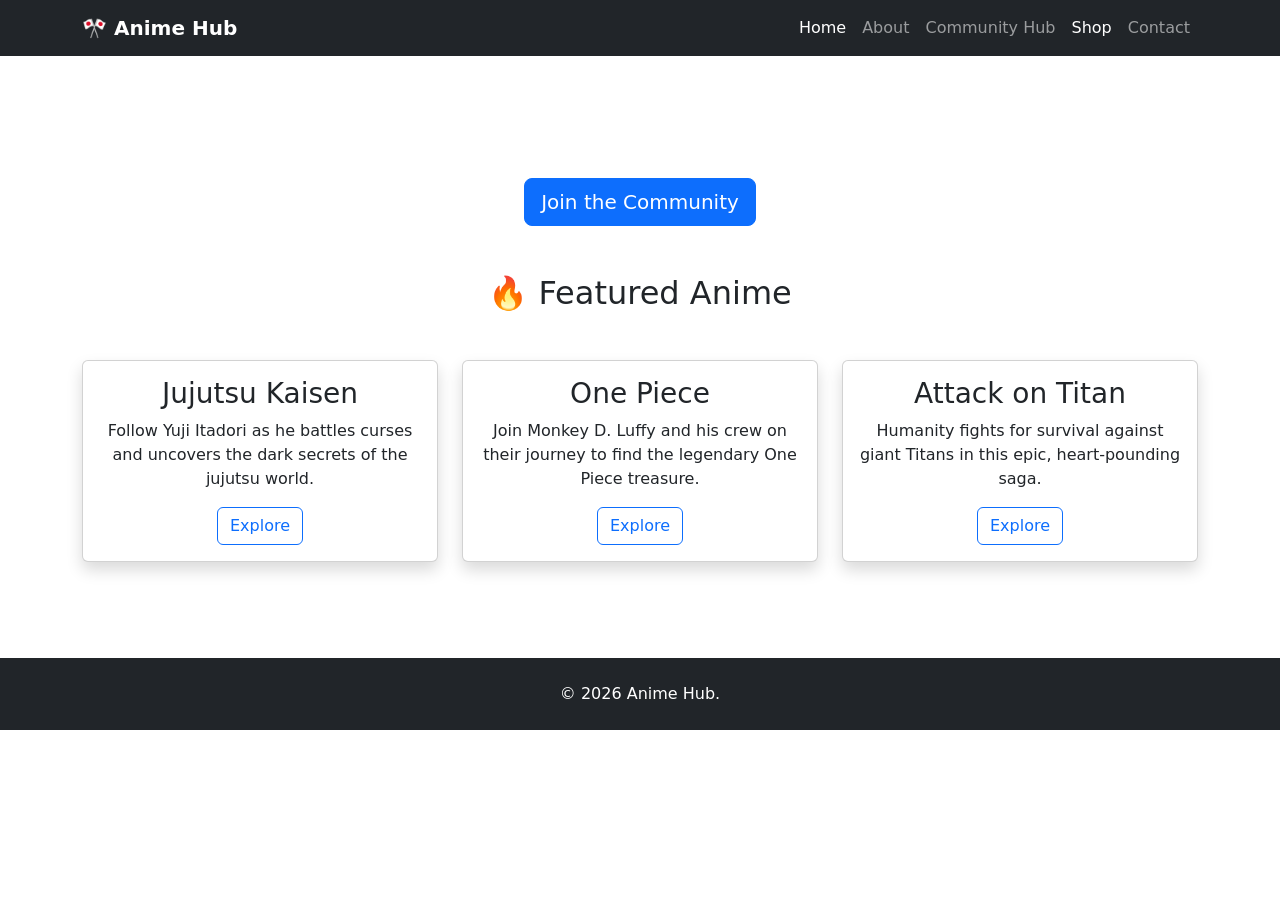
==== pages/index.html @ cb04d1d4 "creating all the files remaining" ====
<!DOCTYPE html>
<html lang="en">
<head>
    <meta charset="UTF-8">
    <meta name="viewport" content="width=device-width, initial-scale=1.0">
    <title>Anime Hub - Home</title>
    
    <!-- Bootstrap CSS -->
    <link href="https://cdn.jsdelivr.net/npm/bootstrap@5.3.3/dist/css/bootstrap.min.css" rel="stylesheet">
    
    <!-- Your Custom CSS -->
    <link rel="stylesheet" href="assets/css/style.css">
</head>
<body>

    <!-- ===== NAVBAR (SAME ON ALL PAGES) ===== -->
    <nav class="navbar navbar-expand-lg navbar-dark bg-dark fixed-top">
        <div class="container">
            <a class="navbar-brand fw-bold" href="index.html">🎌 Anime Hub</a>
            
            <!-- Mobile Toggle Button -->
            <button class="navbar-toggler" type="button" data-bs-toggle="collapse" data-bs-target="#navbarNav">
                <span class="navbar-toggler-icon"></span>
            </button>
            
            <!-- Navbar Links -->
            <div class="collapse navbar-collapse" id="navbarNav">
                <ul class="navbar-nav ms-auto">
                    <li class="nav-item">
                        <a class="nav-link active" href="index.html">Home</a>
                    </li>
                    <li class="nav-item">
                        <a class="nav-link" href="about.html">About</a>
                    </li>
                    <li class="nav-item">
                        <a class="nav-link" href="hub.html">Community Hub</a>
                    </li>
                    <li class="nav-item">
                        <a class="nav-link active" href="shop.html">Shop</a>
                    </li>
                    <li class="nav-item">
                        <a class="nav-link" href="contact_us.html">Contact</a>
                    </li>
                </ul>
            </div>
        </div>
    </nav>
 <!-- ===== HERO SECTION ===== -->
    <section class="hero-section d-flex align-items-center">
        <div class="container text-center text-white">
            <h1 class="display-1 fw-bold anime-title">Welcome to Anime Hub</h1>
            <p class="lead fs-3">Your ultimate community for anime fans and collectors</p>
            <a href="hub.html" class="btn btn-primary btn-lg mt-3">Join the Community</a>
        </div>
    </section>

    <!-- ===== FEATURED ANIME ===== -->
    <section class="py-5">
        <div class="container">
            <h2 class="text-center mb-5">🔥 Featured Anime</h2>
            <div class="row g-4">
                <!-- Card 1 -->
                <div class="col-md-4">
                    <div class="card h-100 shadow">
                        <div class="card-body text-center">
                            <h3 class="card-title">Jujutsu Kaisen</h3>
                            <p class="card-text">Follow Yuji Itadori as he battles curses and uncovers the dark secrets of the jujutsu world.</p>
                            <a href="#" class="btn btn-outline-primary">Explore</a>
                        </div>
                    </div>
                </div>
                <!-- Card 2 -->
                <div class="col-md-4">
                    <div class="card h-100 shadow">
                        <div class="card-body text-center">
                            <h3 class="card-title">One Piece</h3>
                            <p class="card-text">Join Monkey D. Luffy and his crew on their journey to find the legendary One Piece treasure.</p>
                            <a href="#" class="btn btn-outline-primary">Explore</a>
                        </div>
                    </div>
                </div>
                <!-- Card 3 -->
                <div class="col-md-4">
                    <div class="card h-100 shadow">
                        <div class="card-body text-center">
                            <h3 class="card-title">Attack on Titan</h3>
                            <p class="card-text">Humanity fights for survival against giant Titans in this epic, heart-pounding saga.</p>
                            <a href="#" class="btn btn-outline-primary">Explore</a>
                        </div>
                    </div>
                </div>
            </div>
        </div>
    </section>

    <!-- ===== FOOTER ===== -->
    <footer class="bg-dark text-white py-4 mt-5">
        <div class="container text-center">
            <p class="mb-0">© 2026 Anime Hub. </p>
        </div>
    </footer>

    <!-- Bootstrap JS -->
    <script src="https://cdn.jsdelivr.net/npm/bootstrap@5.3.3/dist/js/bootstrap.bundle.min.js"></script>
    <!-- Your Custom JS -->
    <script src="assets/js/main.js"></script>
   
</body>
</html>
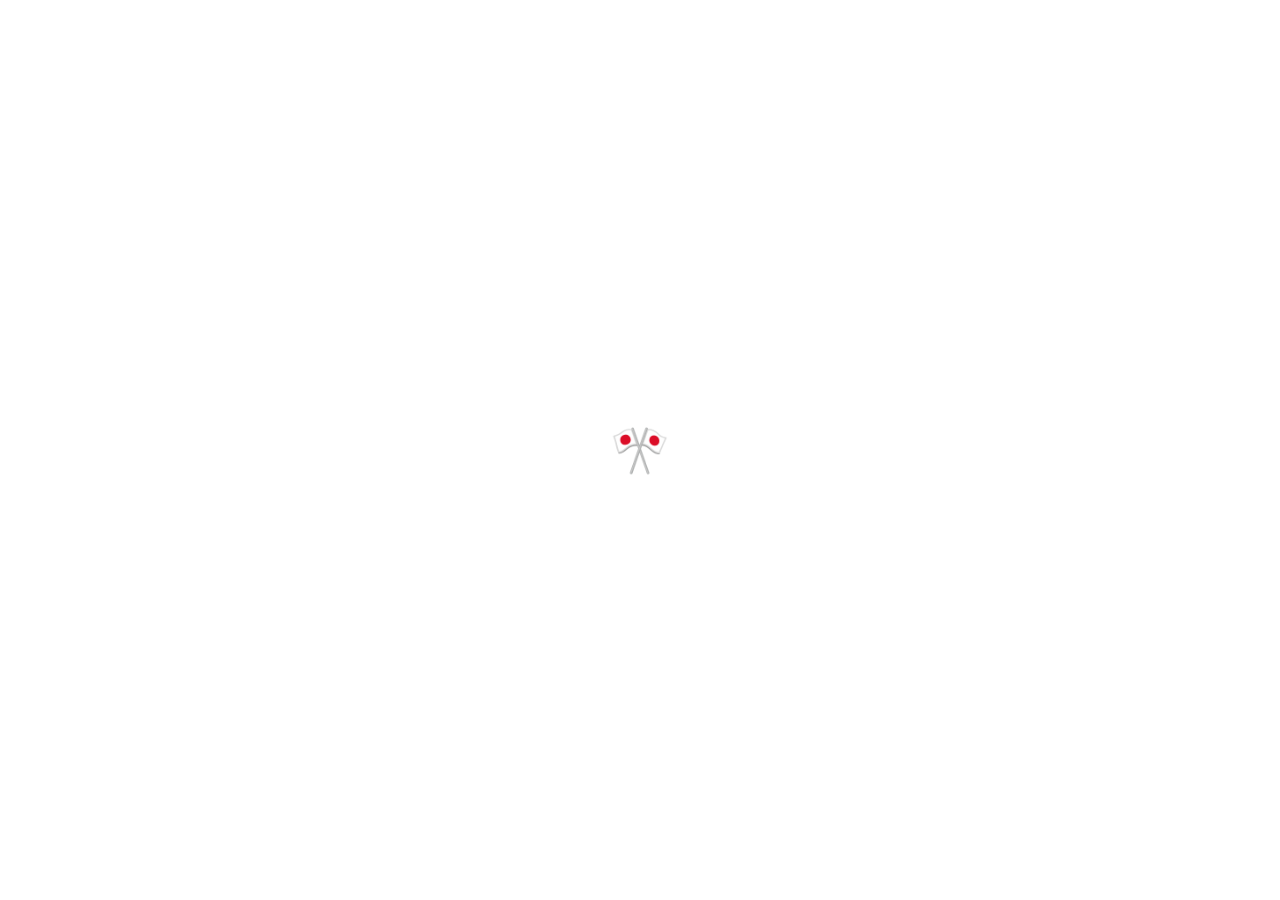
==== commit f985bfa7: "Create core pages: Home, About, Community Hub with responsive navbar" ====
--- a/pages/index.html
+++ b/pages/index.html
@@ -3,7 +3,9 @@
 <head>
     <meta charset="UTF-8">
     <meta name="viewport" content="width=device-width, initial-scale=1.0">
-    <title>Anime Hub - Home</title>
+    <meta name="description" content="Anime Hub - Your ultimate community for anime fans and collectors. Join discussions, view fan art, and shop exclusive merchandise.">
+    <meta name="keywords" content="anime, community, fan art, merchandise, jujutsu kaisen, one piece, anime shop">
+    <title>Anime Hub - Home | Community & Merchandise</title>
     
     <!-- Bootstrap CSS -->
     <link href="https://cdn.jsdelivr.net/npm/bootstrap@5.3.3/dist/css/bootstrap.min.css" rel="stylesheet">
@@ -13,17 +15,20 @@
 </head>
 <body>
 
-    <!-- ===== NAVBAR (SAME ON ALL PAGES) ===== -->
+    <!-- Loading Spinner -->
+    <div id="loadingSpinner" style="position:fixed;top:0;left:0;width:100%;height:100%;background:white;display:flex;align-items:center;justify-content:center;z-index:9999;">
+        <div style="font-size:3rem;">🎌</div>
+    </div>
+
+    <!-- ===== NAVBAR ===== -->
     <nav class="navbar navbar-expand-lg navbar-dark bg-dark fixed-top">
         <div class="container">
             <a class="navbar-brand fw-bold" href="index.html">🎌 Anime Hub</a>
             
-            <!-- Mobile Toggle Button -->
             <button class="navbar-toggler" type="button" data-bs-toggle="collapse" data-bs-target="#navbarNav">
                 <span class="navbar-toggler-icon"></span>
             </button>
             
-            <!-- Navbar Links -->
             <div class="collapse navbar-collapse" id="navbarNav">
                 <ul class="navbar-nav ms-auto">
                     <li class="nav-item">
@@ -36,21 +41,37 @@
                         <a class="nav-link" href="hub.html">Community Hub</a>
                     </li>
                     <li class="nav-item">
-                        <a class="nav-link active" href="shop.html">Shop</a>
+                        <a class="nav-link" href="gallery.html">Gallery</a>
+                    </li>
+                    <li class="nav-item dropdown">
+                        <a class="nav-link dropdown-toggle" href="#" id="shopDropdown" role="button" data-bs-toggle="dropdown">
+                            Shop
+                        </a>
+                        <ul class="dropdown-menu">
+                            <li><a class="dropdown-item" href="shop.html">All Merchandise</a></li>
+                            <li><a class="dropdown-item" href="shop-jujutsu.html">Jujutsu Kaisen</a></li>
+                            <li><a class="dropdown-item" href="shop-onepiece.html">One Piece</a></li>
+                            <li><a class="dropdown-item" href="shop-others.html">Other Anime</a></li>
+                        </ul>
                     </li>
                     <li class="nav-item">
-                        <a class="nav-link" href="contact_us.html">Contact</a>
+                        <a class="nav-link" href="faq.html">FAQ</a>
+                    </li>
+                    <li class="nav-item">
+                        <a class="nav-link" href="contact.html">Contact</a>
                     </li>
                 </ul>
             </div>
         </div>
     </nav>
- <!-- ===== HERO SECTION ===== -->
+
+    <!-- ===== HERO SECTION ===== -->
     <section class="hero-section d-flex align-items-center">
         <div class="container text-center text-white">
             <h1 class="display-1 fw-bold anime-title">Welcome to Anime Hub</h1>
             <p class="lead fs-3">Your ultimate community for anime fans and collectors</p>
             <a href="hub.html" class="btn btn-primary btn-lg mt-3">Join the Community</a>
+            <a href="shop.html" class="btn btn-outline-light btn-lg mt-3 ms-2">Explore Shop</a>
         </div>
     </section>
 
@@ -59,33 +80,30 @@
         <div class="container">
             <h2 class="text-center mb-5">🔥 Featured Anime</h2>
             <div class="row g-4">
-                <!-- Card 1 -->
                 <div class="col-md-4">
                     <div class="card h-100 shadow">
                         <div class="card-body text-center">
                             <h3 class="card-title">Jujutsu Kaisen</h3>
                             <p class="card-text">Follow Yuji Itadori as he battles curses and uncovers the dark secrets of the jujutsu world.</p>
-                            <a href="#" class="btn btn-outline-primary">Explore</a>
+                            <a href="shop-jujutsu.html" class="btn btn-outline-primary">Shop Now</a>
                         </div>
                     </div>
                 </div>
-                <!-- Card 2 -->
                 <div class="col-md-4">
                     <div class="card h-100 shadow">
                         <div class="card-body text-center">
                             <h3 class="card-title">One Piece</h3>
                             <p class="card-text">Join Monkey D. Luffy and his crew on their journey to find the legendary One Piece treasure.</p>
-                            <a href="#" class="btn btn-outline-primary">Explore</a>
+                            <a href="shop-onepiece.html" class="btn btn-outline-primary">Shop Now</a>
                         </div>
                     </div>
                 </div>
-                <!-- Card 3 -->
                 <div class="col-md-4">
                     <div class="card h-100 shadow">
                         <div class="card-body text-center">
                             <h3 class="card-title">Attack on Titan</h3>
                             <p class="card-text">Humanity fights for survival against giant Titans in this epic, heart-pounding saga.</p>
-                            <a href="#" class="btn btn-outline-primary">Explore</a>
+                            <a href="shop-others.html" class="btn btn-outline-primary">Shop Now</a>
                         </div>
                     </div>
                 </div>
@@ -95,15 +113,45 @@
 
     <!-- ===== FOOTER ===== -->
     <footer class="bg-dark text-white py-4 mt-5">
-        <div class="container text-center">
-            <p class="mb-0">© 2026 Anime Hub. </p>
+        <div class="container">
+            <div class="row text-center">
+                <div class="col-md-4 mb-3">
+                    <h5>Follow Us</h5>
+                    <div>
+                        <a href="#" style="color:white;margin:0 10px;font-size:1.5rem;">🐦</a>
+                        <a href="#" style="color:white;margin:0 10px;font-size:1.5rem;">📸</a>
+                        <a href="#" style="color:white;margin:0 10px;font-size:1.5rem;">▶️</a>
+                        <a href="#" style="color:white;margin:0 10px;font-size:1.5rem;">💬</a>
+                    </div>
+                </div>
+                <div class="col-md-4 mb-3">
+                    <h5>Quick Links</h5>
+                    <div>
+                        <a href="index.html" style="color:white;text-decoration:none;margin:0 10px;">Home</a>
+                        <a href="shop.html" style="color:white;text-decoration:none;margin:0 10px;">Shop</a>
+                        <a href="contact.html" style="color:white;text-decoration:none;margin:0 10px;">Contact</a>
+                    </div>
+                </div>
+                <div class="col-md-4 mb-3">
+                    <h5>Newsletter</h5>
+                    <p>Stay updated with our latest news!</p>
+                    <input type="email" placeholder="Your email" style="padding:5px 10px;border-radius:5px;border:none;width:80%;">
+                </div>
+            </div>
+            <div class="text-center mt-3">
+                <p class="mb-0">© 2026 Anime Hub. Made with ❤️ for all anime fans.</p>
+            </div>
         </div>
     </footer>
+
+    <!-- Back to Top Button -->
+    <button onclick="topFunction()" id="backToTopBtn" style="display:none;position:fixed;bottom:20px;right:20px;z-index:99;background:#ff6b6b;color:white;border:none;border-radius:50%;padding:15px;font-size:20px;cursor:pointer;box-shadow:0 4px 10px rgba(0,0,0,0.2);">
+        ↑
+    </button>
 
     <!-- Bootstrap JS -->
     <script src="https://cdn.jsdelivr.net/npm/bootstrap@5.3.3/dist/js/bootstrap.bundle.min.js"></script>
     <!-- Your Custom JS -->
     <script src="assets/js/main.js"></script>
-   
 </body>
 </html>
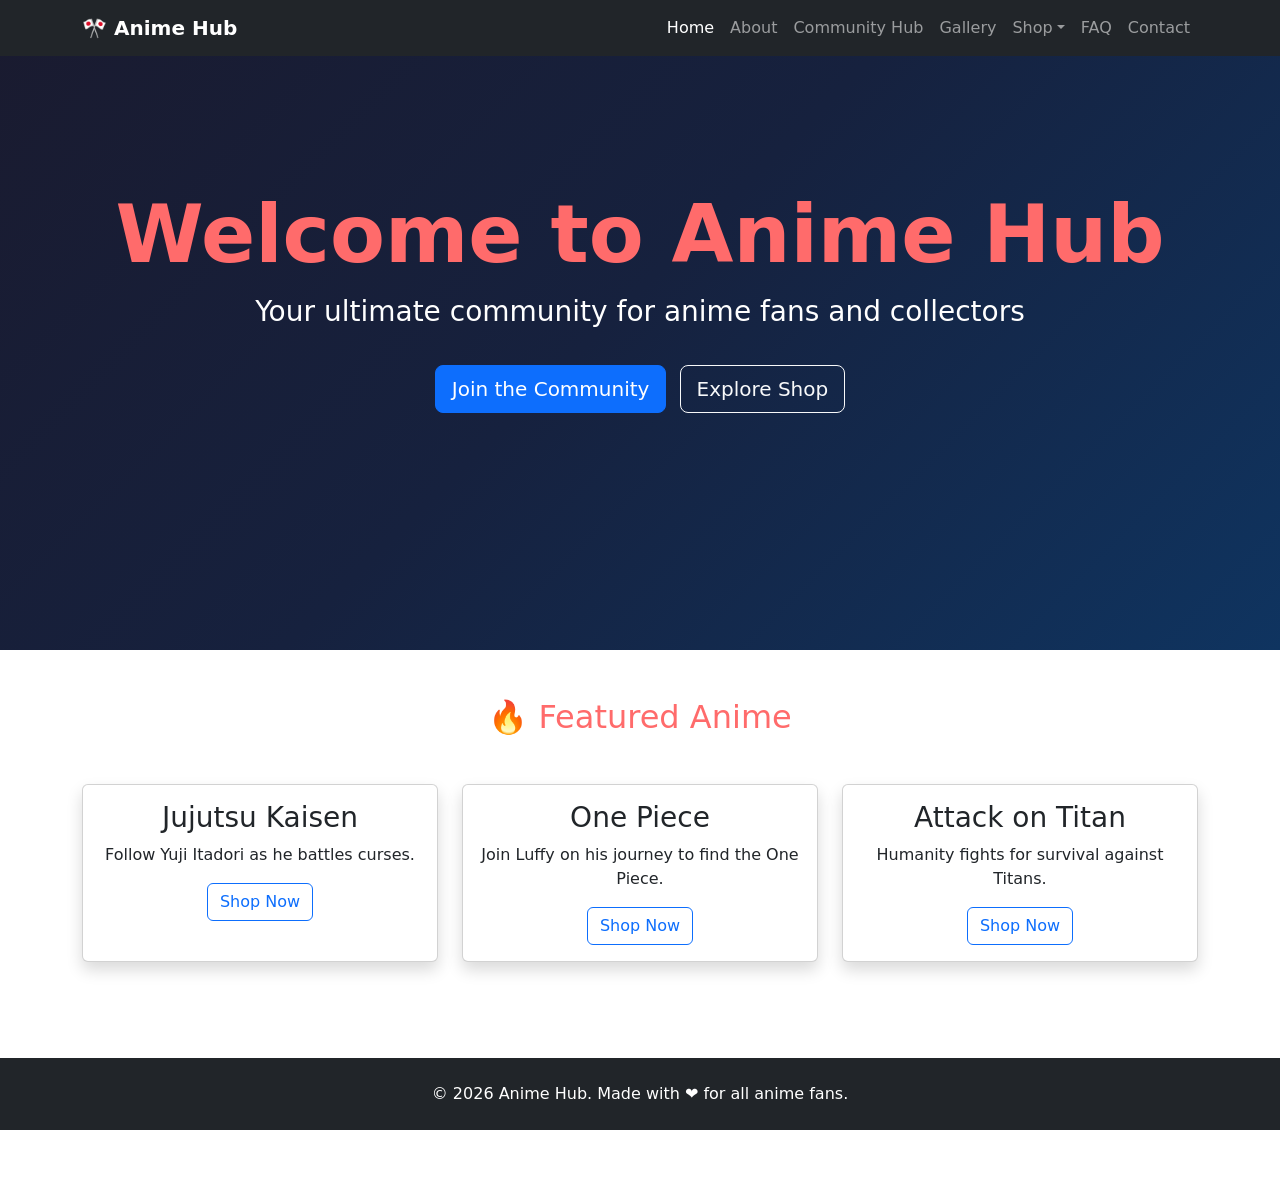
==== commit e052b5aa: "Update all 10 pages with proper navigation links" ====
--- a/pages/index.html
+++ b/pages/index.html
@@ -2,51 +2,32 @@
 <html lang="en">
 <head>
     <meta charset="UTF-8">
+    <meta name="description" content="Anime Hub - Your ultimate community for anime fans and collectors.">
+    <meta name="keywords" content="anime, community, fan art, merchandise">
+    <meta name="author" content="Anime Hub">
     <meta name="viewport" content="width=device-width, initial-scale=1.0">
-    <meta name="description" content="Anime Hub - Your ultimate community for anime fans and collectors. Join discussions, view fan art, and shop exclusive merchandise.">
-    <meta name="keywords" content="anime, community, fan art, merchandise, jujutsu kaisen, one piece, anime shop">
-    <title>Anime Hub - Home | Community & Merchandise</title>
+    <title>Anime Hub - Home</title>
     
-    <!-- Bootstrap CSS -->
     <link href="https://cdn.jsdelivr.net/npm/bootstrap@5.3.3/dist/css/bootstrap.min.css" rel="stylesheet">
-    
-    <!-- Your Custom CSS -->
     <link rel="stylesheet" href="assets/css/style.css">
 </head>
 <body>
-
-    <!-- Loading Spinner -->
-    <div id="loadingSpinner" style="position:fixed;top:0;left:0;width:100%;height:100%;background:white;display:flex;align-items:center;justify-content:center;z-index:9999;">
-        <div style="font-size:3rem;">🎌</div>
-    </div>
 
     <!-- ===== NAVBAR ===== -->
     <nav class="navbar navbar-expand-lg navbar-dark bg-dark fixed-top">
         <div class="container">
             <a class="navbar-brand fw-bold" href="index.html">🎌 Anime Hub</a>
-            
             <button class="navbar-toggler" type="button" data-bs-toggle="collapse" data-bs-target="#navbarNav">
                 <span class="navbar-toggler-icon"></span>
             </button>
-            
             <div class="collapse navbar-collapse" id="navbarNav">
                 <ul class="navbar-nav ms-auto">
-                    <li class="nav-item">
-                        <a class="nav-link active" href="index.html">Home</a>
-                    </li>
-                    <li class="nav-item">
-                        <a class="nav-link" href="about.html">About</a>
-                    </li>
-                    <li class="nav-item">
-                        <a class="nav-link" href="hub.html">Community Hub</a>
-                    </li>
-                    <li class="nav-item">
-                        <a class="nav-link" href="gallery.html">Gallery</a>
-                    </li>
+                    <li class="nav-item"><a class="nav-link active" href="index.html">Home</a></li>
+                    <li class="nav-item"><a class="nav-link" href="about.html">About</a></li>
+                    <li class="nav-item"><a class="nav-link" href="hub.html">Community Hub</a></li>
+                    <li class="nav-item"><a class="nav-link" href="gallery.html">Gallery</a></li>
                     <li class="nav-item dropdown">
-                        <a class="nav-link dropdown-toggle" href="#" id="shopDropdown" role="button" data-bs-toggle="dropdown">
-                            Shop
-                        </a>
+                        <a class="nav-link dropdown-toggle" href="#" id="shopDropdown" role="button" data-bs-toggle="dropdown">Shop</a>
                         <ul class="dropdown-menu">
                             <li><a class="dropdown-item" href="shop.html">All Merchandise</a></li>
                             <li><a class="dropdown-item" href="shop-jujutsu.html">Jujutsu Kaisen</a></li>
@@ -54,21 +35,17 @@
                             <li><a class="dropdown-item" href="shop-others.html">Other Anime</a></li>
                         </ul>
                     </li>
-                    <li class="nav-item">
-                        <a class="nav-link" href="faq.html">FAQ</a>
-                    </li>
-                    <li class="nav-item">
-                        <a class="nav-link" href="contact.html">Contact</a>
-                    </li>
+                    <li class="nav-item"><a class="nav-link" href="faq.html">FAQ</a></li>
+                    <li class="nav-item"><a class="nav-link" href="contact.html">Contact</a></li>
                 </ul>
             </div>
         </div>
     </nav>
 
     <!-- ===== HERO SECTION ===== -->
-    <section class="hero-section d-flex align-items-center">
-        <div class="container text-center text-white">
-            <h1 class="display-1 fw-bold anime-title">Welcome to Anime Hub</h1>
+    <section class="hero-section d-flex align-items-center" style="background: linear-gradient(135deg, #1a1a2e 0%, #16213e 50%, #0f3460 100%); min-height: 80vh; padding: 100px 0; color: white; margin-top: -70px; padding-top: 120px !important;">
+        <div class="container text-center">
+            <h1 class="display-1 fw-bold" style="color: #ff6b6b;">Welcome to Anime Hub</h1>
             <p class="lead fs-3">Your ultimate community for anime fans and collectors</p>
             <a href="hub.html" class="btn btn-primary btn-lg mt-3">Join the Community</a>
             <a href="shop.html" class="btn btn-outline-light btn-lg mt-3 ms-2">Explore Shop</a>
@@ -78,13 +55,13 @@
     <!-- ===== FEATURED ANIME ===== -->
     <section class="py-5">
         <div class="container">
-            <h2 class="text-center mb-5">🔥 Featured Anime</h2>
+            <h2 class="text-center mb-5" style="color: #ff6b6b;">🔥 Featured Anime</h2>
             <div class="row g-4">
                 <div class="col-md-4">
                     <div class="card h-100 shadow">
                         <div class="card-body text-center">
                             <h3 class="card-title">Jujutsu Kaisen</h3>
-                            <p class="card-text">Follow Yuji Itadori as he battles curses and uncovers the dark secrets of the jujutsu world.</p>
+                            <p class="card-text">Follow Yuji Itadori as he battles curses.</p>
                             <a href="shop-jujutsu.html" class="btn btn-outline-primary">Shop Now</a>
                         </div>
                     </div>
@@ -93,7 +70,7 @@
                     <div class="card h-100 shadow">
                         <div class="card-body text-center">
                             <h3 class="card-title">One Piece</h3>
-                            <p class="card-text">Join Monkey D. Luffy and his crew on their journey to find the legendary One Piece treasure.</p>
+                            <p class="card-text">Join Luffy on his journey to find the One Piece.</p>
                             <a href="shop-onepiece.html" class="btn btn-outline-primary">Shop Now</a>
                         </div>
                     </div>
@@ -102,7 +79,7 @@
                     <div class="card h-100 shadow">
                         <div class="card-body text-center">
                             <h3 class="card-title">Attack on Titan</h3>
-                            <p class="card-text">Humanity fights for survival against giant Titans in this epic, heart-pounding saga.</p>
+                            <p class="card-text">Humanity fights for survival against Titans.</p>
                             <a href="shop-others.html" class="btn btn-outline-primary">Shop Now</a>
                         </div>
                     </div>
@@ -111,47 +88,13 @@
         </div>
     </section>
 
-    <!-- ===== FOOTER ===== -->
     <footer class="bg-dark text-white py-4 mt-5">
-        <div class="container">
-            <div class="row text-center">
-                <div class="col-md-4 mb-3">
-                    <h5>Follow Us</h5>
-                    <div>
-                        <a href="#" style="color:white;margin:0 10px;font-size:1.5rem;">🐦</a>
-                        <a href="#" style="color:white;margin:0 10px;font-size:1.5rem;">📸</a>
-                        <a href="#" style="color:white;margin:0 10px;font-size:1.5rem;">▶️</a>
-                        <a href="#" style="color:white;margin:0 10px;font-size:1.5rem;">💬</a>
-                    </div>
-                </div>
-                <div class="col-md-4 mb-3">
-                    <h5>Quick Links</h5>
-                    <div>
-                        <a href="index.html" style="color:white;text-decoration:none;margin:0 10px;">Home</a>
-                        <a href="shop.html" style="color:white;text-decoration:none;margin:0 10px;">Shop</a>
-                        <a href="contact.html" style="color:white;text-decoration:none;margin:0 10px;">Contact</a>
-                    </div>
-                </div>
-                <div class="col-md-4 mb-3">
-                    <h5>Newsletter</h5>
-                    <p>Stay updated with our latest news!</p>
-                    <input type="email" placeholder="Your email" style="padding:5px 10px;border-radius:5px;border:none;width:80%;">
-                </div>
-            </div>
-            <div class="text-center mt-3">
-                <p class="mb-0">© 2026 Anime Hub. Made with ❤️ for all anime fans.</p>
-            </div>
+        <div class="container text-center">
+            <p class="mb-0">© 2026 Anime Hub. Made with ❤️ for all anime fans.</p>
         </div>
     </footer>
 
-    <!-- Back to Top Button -->
-    <button onclick="topFunction()" id="backToTopBtn" style="display:none;position:fixed;bottom:20px;right:20px;z-index:99;background:#ff6b6b;color:white;border:none;border-radius:50%;padding:15px;font-size:20px;cursor:pointer;box-shadow:0 4px 10px rgba(0,0,0,0.2);">
-        ↑
-    </button>
-
-    <!-- Bootstrap JS -->
     <script src="https://cdn.jsdelivr.net/npm/bootstrap@5.3.3/dist/js/bootstrap.bundle.min.js"></script>
-    <!-- Your Custom JS -->
     <script src="assets/js/main.js"></script>
 </body>
 </html>
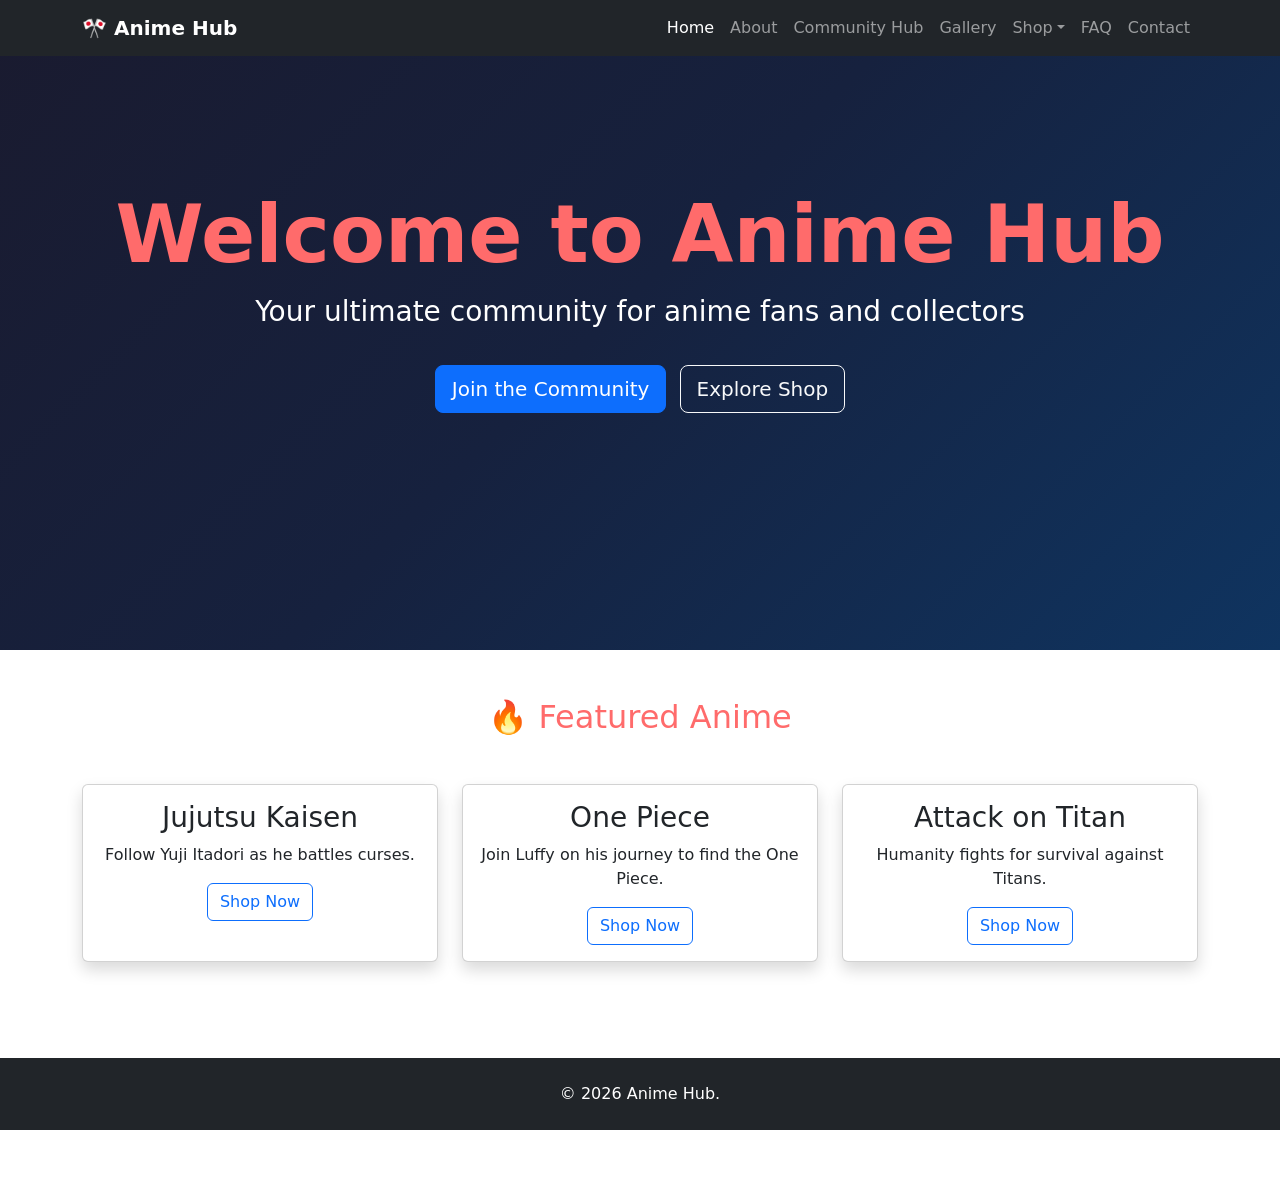
==== commit 20d2905e: "i wanted to to make shorter the copy right notice" ====
--- a/pages/index.html
+++ b/pages/index.html
@@ -36,7 +36,7 @@
                         </ul>
                     </li>
                     <li class="nav-item"><a class="nav-link" href="faq.html">FAQ</a></li>
-                    <li class="nav-item"><a class="nav-link" href="contact.html">Contact</a></li>
+                    <li class="nav-item"><a class="nav-link" href="contact_us.html">Contact</a></li>
                 </ul>
             </div>
         </div>
@@ -90,7 +90,7 @@
 
     <footer class="bg-dark text-white py-4 mt-5">
         <div class="container text-center">
-            <p class="mb-0">© 2026 Anime Hub. Made with ❤️ for all anime fans.</p>
+            <p class="mb-0">© 2026 Anime Hub. </p>
         </div>
     </footer>
 
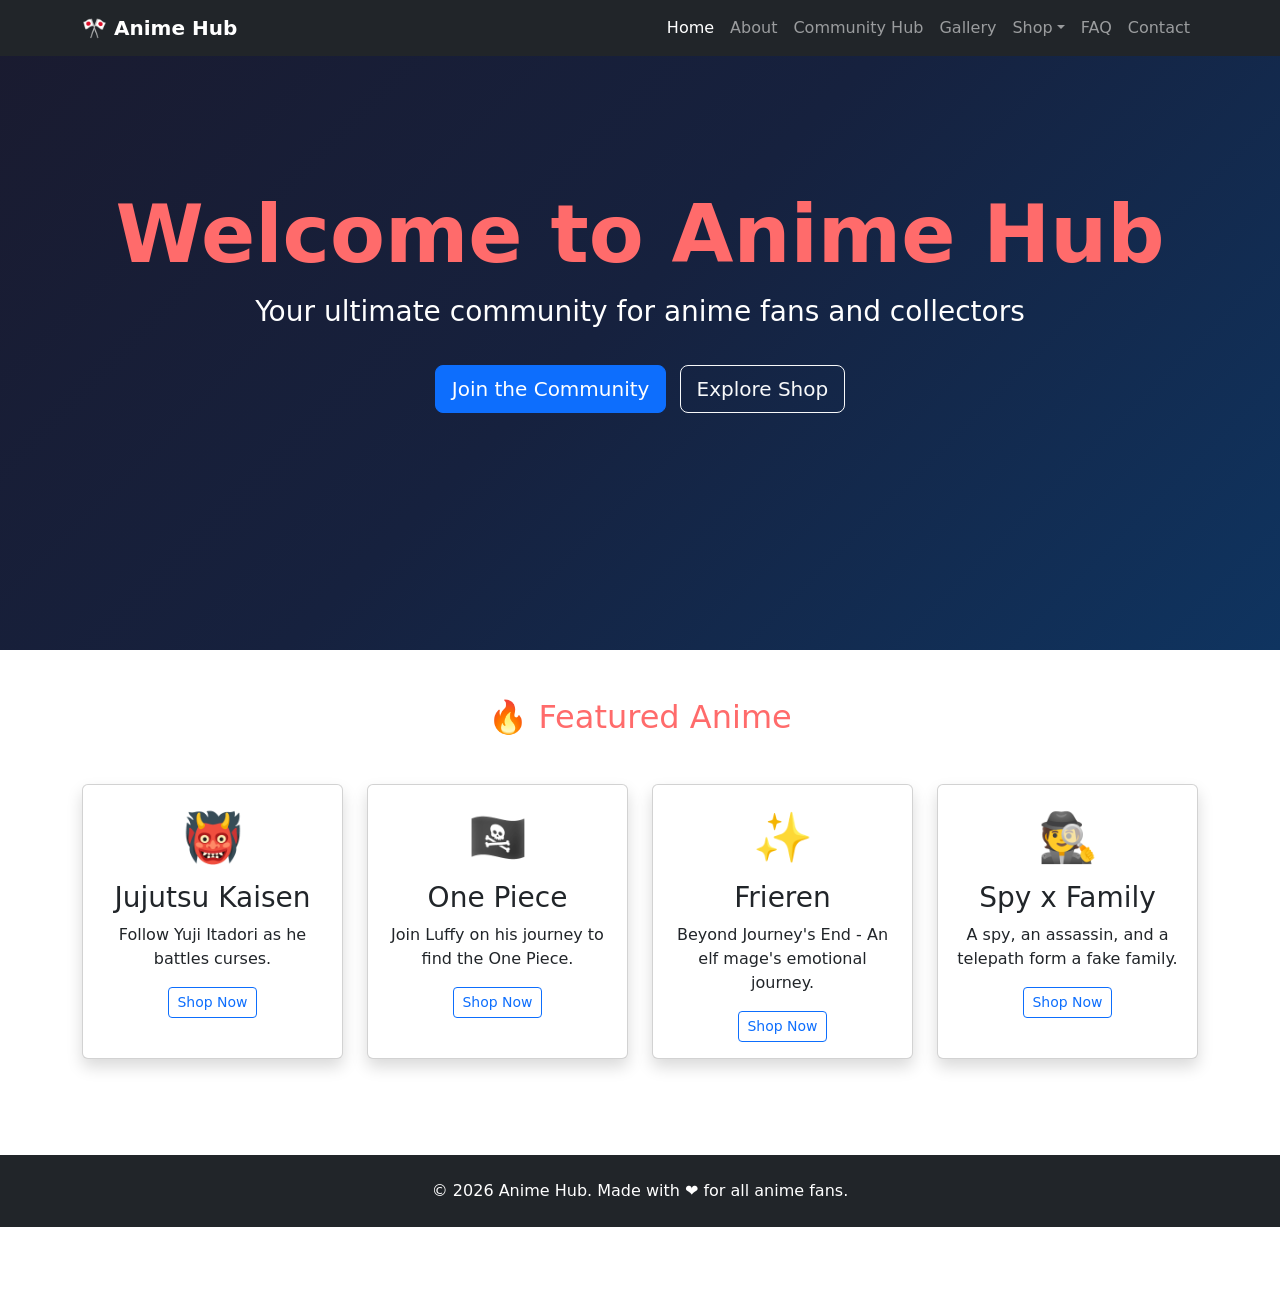
==== commit b58c42ff: "Add Frieren and Spy x Family to featured anime and shop products" ====
--- a/pages/index.html
+++ b/pages/index.html
@@ -36,7 +36,7 @@
                         </ul>
                     </li>
                     <li class="nav-item"><a class="nav-link" href="faq.html">FAQ</a></li>
-                    <li class="nav-item"><a class="nav-link" href="contact_us.html">Contact</a></li>
+                    <li class="nav-item"><a class="nav-link" href="contact.html">Contact</a></li>
                 </ul>
             </div>
         </div>
@@ -57,30 +57,50 @@
         <div class="container">
             <h2 class="text-center mb-5" style="color: #ff6b6b;">🔥 Featured Anime</h2>
             <div class="row g-4">
-                <div class="col-md-4">
+                <!-- Card 1: Jujutsu Kaisen -->
+                <div class="col-md-4 col-lg-3">
                     <div class="card h-100 shadow">
                         <div class="card-body text-center">
-                            <h3 class="card-title">Jujutsu Kaisen</h3>
+                            <div style="font-size: 3rem;">👹</div>
+                            <h3 class="card-title mt-2">Jujutsu Kaisen</h3>
                             <p class="card-text">Follow Yuji Itadori as he battles curses.</p>
-                            <a href="shop-jujutsu.html" class="btn btn-outline-primary">Shop Now</a>
+                            <a href="shop-jujutsu.html" class="btn btn-outline-primary btn-sm">Shop Now</a>
                         </div>
                     </div>
                 </div>
-                <div class="col-md-4">
+                
+                <!-- Card 2: One Piece -->
+                <div class="col-md-4 col-lg-3">
                     <div class="card h-100 shadow">
                         <div class="card-body text-center">
-                            <h3 class="card-title">One Piece</h3>
+                            <div style="font-size: 3rem;">🏴‍☠️</div>
+                            <h3 class="card-title mt-2">One Piece</h3>
                             <p class="card-text">Join Luffy on his journey to find the One Piece.</p>
-                            <a href="shop-onepiece.html" class="btn btn-outline-primary">Shop Now</a>
+                            <a href="shop-onepiece.html" class="btn btn-outline-primary btn-sm">Shop Now</a>
                         </div>
                     </div>
                 </div>
-                <div class="col-md-4">
+                
+                <!-- Card 3: Frieren (NEW) -->
+                <div class="col-md-4 col-lg-3">
                     <div class="card h-100 shadow">
                         <div class="card-body text-center">
-                            <h3 class="card-title">Attack on Titan</h3>
-                            <p class="card-text">Humanity fights for survival against Titans.</p>
-                            <a href="shop-others.html" class="btn btn-outline-primary">Shop Now</a>
+                            <div style="font-size: 3rem;">✨</div>
+                            <h3 class="card-title mt-2">Frieren</h3>
+                            <p class="card-text">Beyond Journey's End - An elf mage's emotional journey.</p>
+                            <a href="shop-others.html" class="btn btn-outline-primary btn-sm">Shop Now</a>
+                        </div>
+                    </div>
+                </div>
+                
+                <!-- Card 4: Spy x Family (NEW) -->
+                <div class="col-md-4 col-lg-3">
+                    <div class="card h-100 shadow">
+                        <div class="card-body text-center">
+                            <div style="font-size: 3rem;">🕵️</div>
+                            <h3 class="card-title mt-2">Spy x Family</h3>
+                            <p class="card-text">A spy, an assassin, and a telepath form a fake family.</p>
+                            <a href="shop-others.html" class="btn btn-outline-primary btn-sm">Shop Now</a>
                         </div>
                     </div>
                 </div>
@@ -90,7 +110,7 @@
 
     <footer class="bg-dark text-white py-4 mt-5">
         <div class="container text-center">
-            <p class="mb-0">© 2026 Anime Hub. </p>
+            <p class="mb-0">© 2026 Anime Hub. Made with ❤️ for all anime fans.</p>
         </div>
     </footer>
 
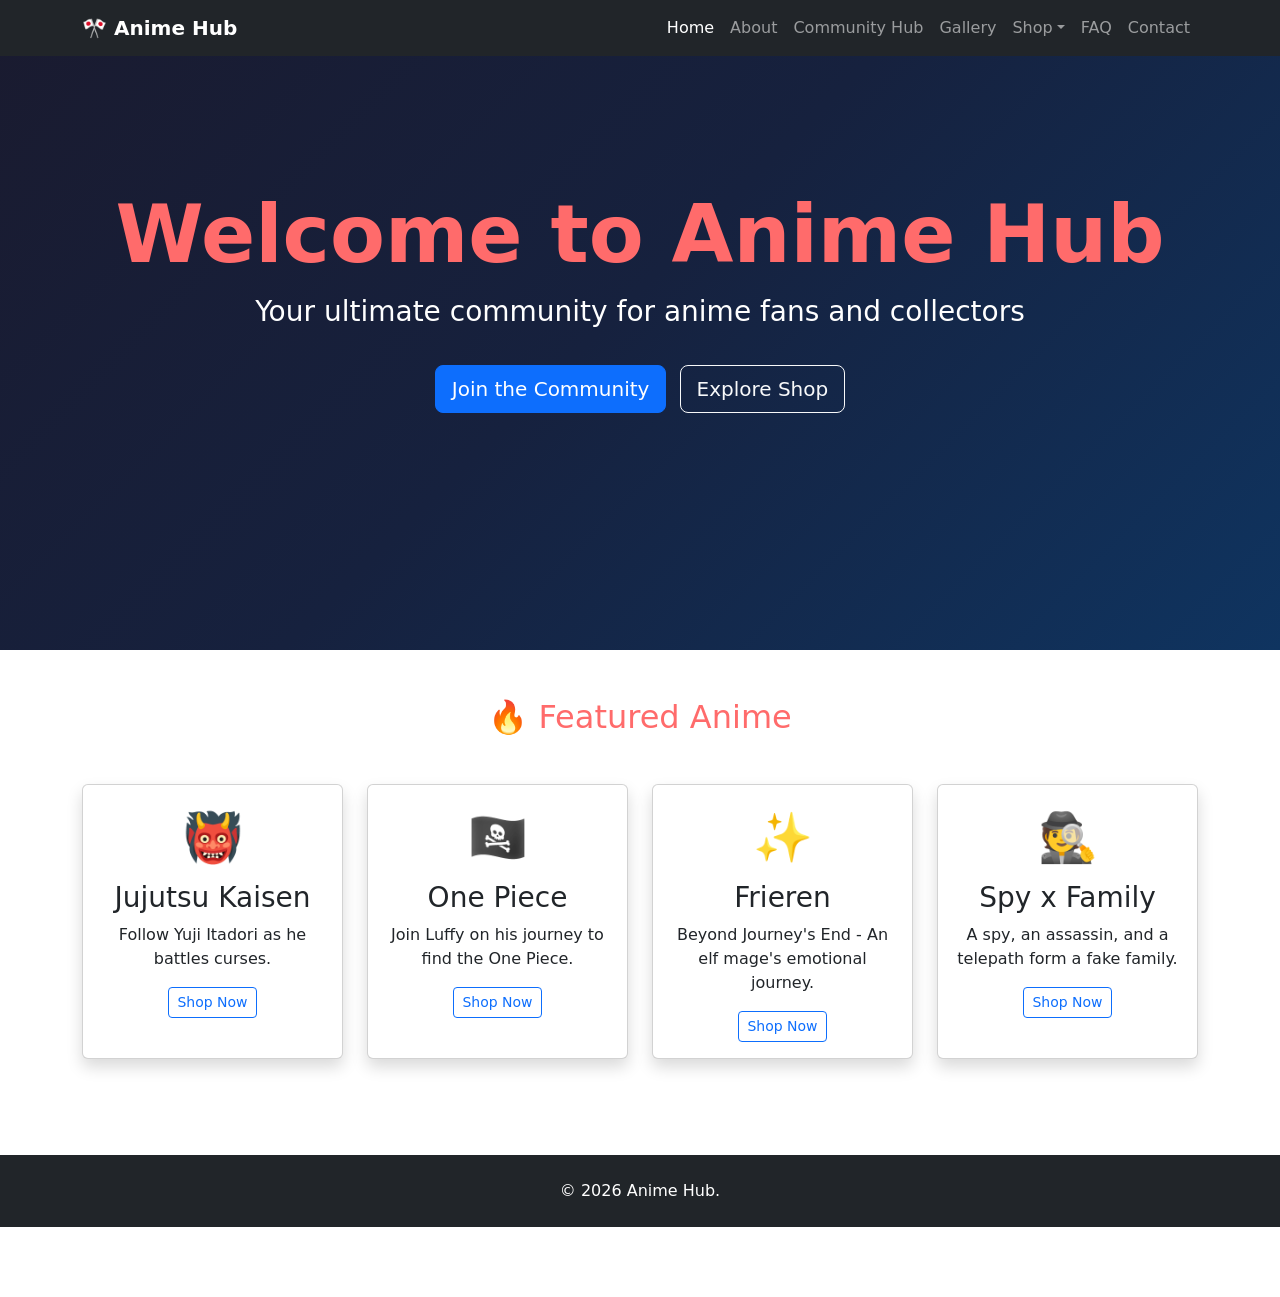
==== commit 912688e4: "updating the other things based on the previous" ====
--- a/pages/index.html
+++ b/pages/index.html
@@ -110,7 +110,7 @@
 
     <footer class="bg-dark text-white py-4 mt-5">
         <div class="container text-center">
-            <p class="mb-0">© 2026 Anime Hub. Made with ❤️ for all anime fans.</p>
+            <p class="mb-0">© 2026 Anime Hub. </p>
         </div>
     </footer>
 
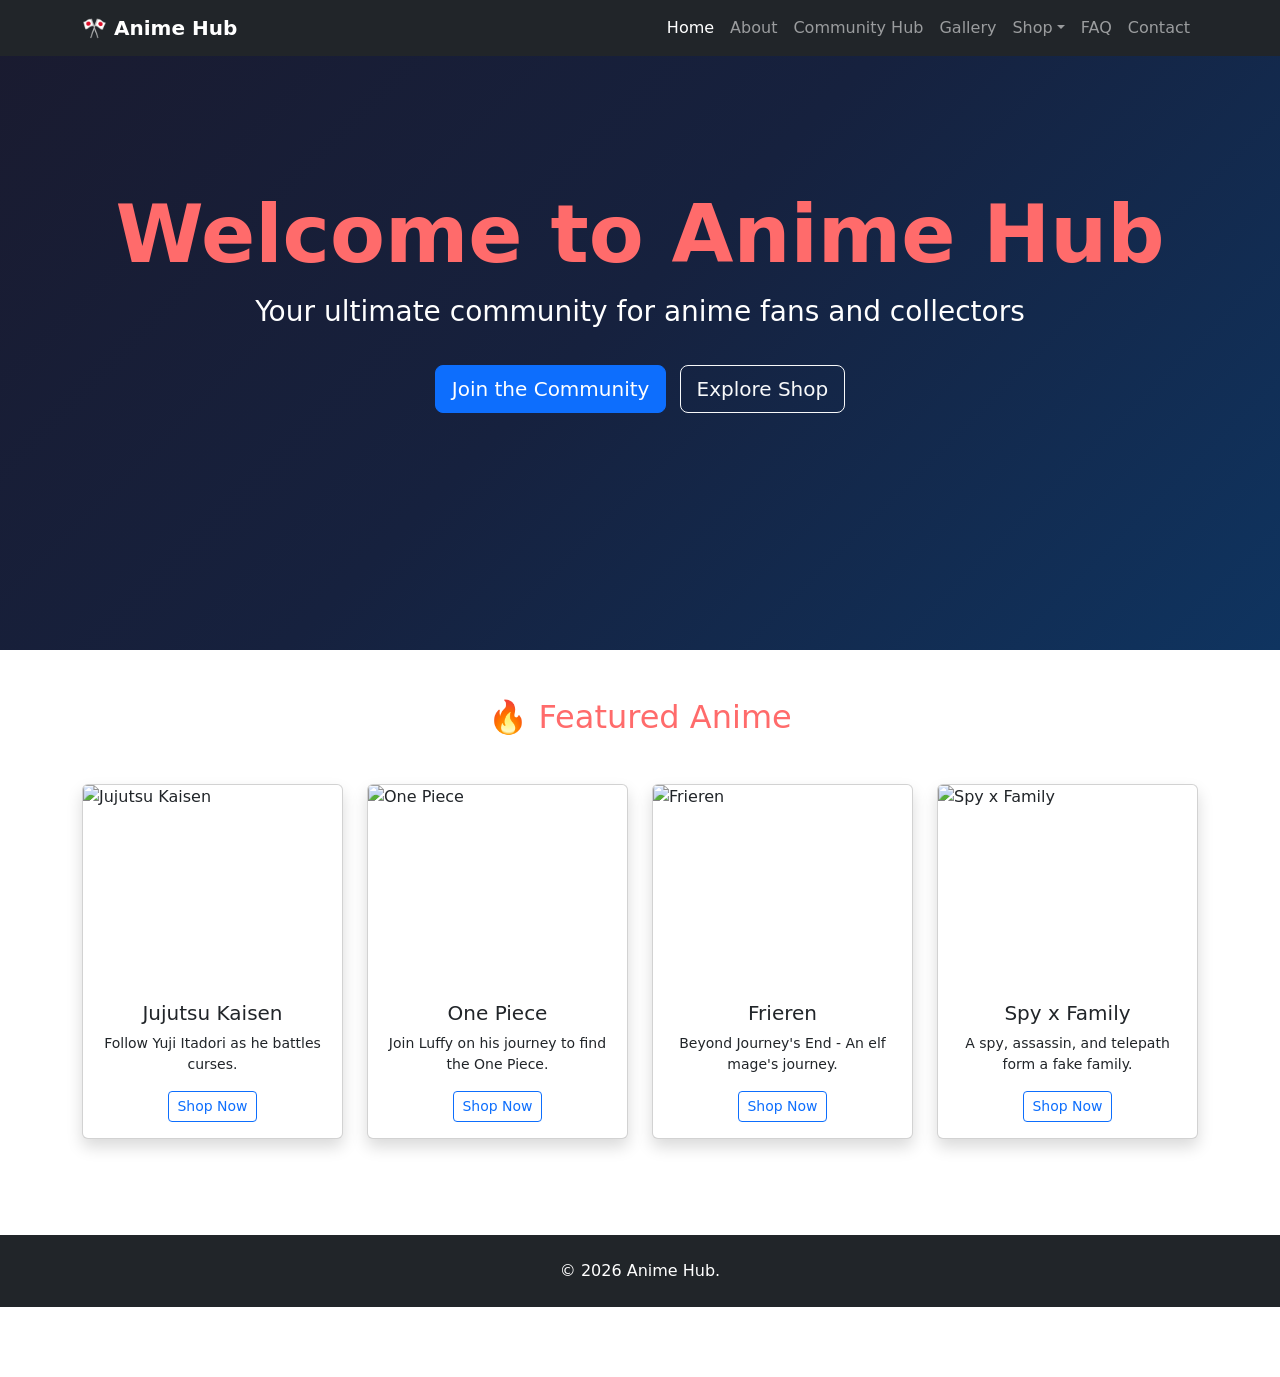
==== commit 4e5e1b86: "connecting now the pics" ====
--- a/pages/index.html
+++ b/pages/index.html
@@ -58,48 +58,52 @@
             <h2 class="text-center mb-5" style="color: #ff6b6b;">🔥 Featured Anime</h2>
             <div class="row g-4">
                 <!-- Card 1: Jujutsu Kaisen -->
-                <div class="col-md-4 col-lg-3">
+                <div class="col-md-3 col-sm-6">
                     <div class="card h-100 shadow">
+                        <!-- PUT YOUR IMAGE HERE: assets/images/jujutsu.jpg -->
+                        <img src="assets/images/jujutsu.jpg" class="card-img-top" alt="Jujutsu Kaisen" style="height: 200px; object-fit: cover;">
                         <div class="card-body text-center">
-                            <div style="font-size: 3rem;">👹</div>
-                            <h3 class="card-title mt-2">Jujutsu Kaisen</h3>
-                            <p class="card-text">Follow Yuji Itadori as he battles curses.</p>
+                            <h5 class="card-title">Jujutsu Kaisen</h5>
+                            <p class="card-text small">Follow Yuji Itadori as he battles curses.</p>
                             <a href="shop-jujutsu.html" class="btn btn-outline-primary btn-sm">Shop Now</a>
                         </div>
                     </div>
                 </div>
                 
                 <!-- Card 2: One Piece -->
-                <div class="col-md-4 col-lg-3">
+                <div class="col-md-3 col-sm-6">
                     <div class="card h-100 shadow">
+                        <!-- PUT YOUR IMAGE HERE: assets/images/onepiece.jpg -->
+                        <img src="assets/images/onepiece.jpg" class="card-img-top" alt="One Piece" style="height: 200px; object-fit: cover;">
                         <div class="card-body text-center">
-                            <div style="font-size: 3rem;">🏴‍☠️</div>
-                            <h3 class="card-title mt-2">One Piece</h3>
-                            <p class="card-text">Join Luffy on his journey to find the One Piece.</p>
+                            <h5 class="card-title">One Piece</h5>
+                            <p class="card-text small">Join Luffy on his journey to find the One Piece.</p>
                             <a href="shop-onepiece.html" class="btn btn-outline-primary btn-sm">Shop Now</a>
                         </div>
                     </div>
                 </div>
                 
-                <!-- Card 3: Frieren (NEW) -->
-                <div class="col-md-4 col-lg-3">
+                <!-- Card 3: Frieren -->
+                <div class="col-md-3 col-sm-6">
                     <div class="card h-100 shadow">
+                        <!-- PUT YOUR IMAGE HERE: assets/images/frieren.jpg -->
+                        <img src="assets/images/frieren.jpg" class="card-img-top" alt="Frieren" style="height: 200px; object-fit: cover;">
                         <div class="card-body text-center">
-                            <div style="font-size: 3rem;">✨</div>
-                            <h3 class="card-title mt-2">Frieren</h3>
-                            <p class="card-text">Beyond Journey's End - An elf mage's emotional journey.</p>
+                            <h5 class="card-title">Frieren</h5>
+                            <p class="card-text small">Beyond Journey's End - An elf mage's journey.</p>
                             <a href="shop-others.html" class="btn btn-outline-primary btn-sm">Shop Now</a>
                         </div>
                     </div>
                 </div>
                 
-                <!-- Card 4: Spy x Family (NEW) -->
-                <div class="col-md-4 col-lg-3">
+                <!-- Card 4: Spy x Family -->
+                <div class="col-md-3 col-sm-6">
                     <div class="card h-100 shadow">
+                        <!-- PUT YOUR IMAGE HERE: assets/images/spyfamily.jpg -->
+                        <img src="assets/images/spyfamily.jpg" class="card-img-top" alt="Spy x Family" style="height: 200px; object-fit: cover;">
                         <div class="card-body text-center">
-                            <div style="font-size: 3rem;">🕵️</div>
-                            <h3 class="card-title mt-2">Spy x Family</h3>
-                            <p class="card-text">A spy, an assassin, and a telepath form a fake family.</p>
+                            <h5 class="card-title">Spy x Family</h5>
+                            <p class="card-text small">A spy, assassin, and telepath form a fake family.</p>
                             <a href="shop-others.html" class="btn btn-outline-primary btn-sm">Shop Now</a>
                         </div>
                     </div>
@@ -108,6 +112,7 @@
         </div>
     </section>
 
+    <!-- ===== FOOTER ===== -->
     <footer class="bg-dark text-white py-4 mt-5">
         <div class="container text-center">
             <p class="mb-0">© 2026 Anime Hub. </p>
